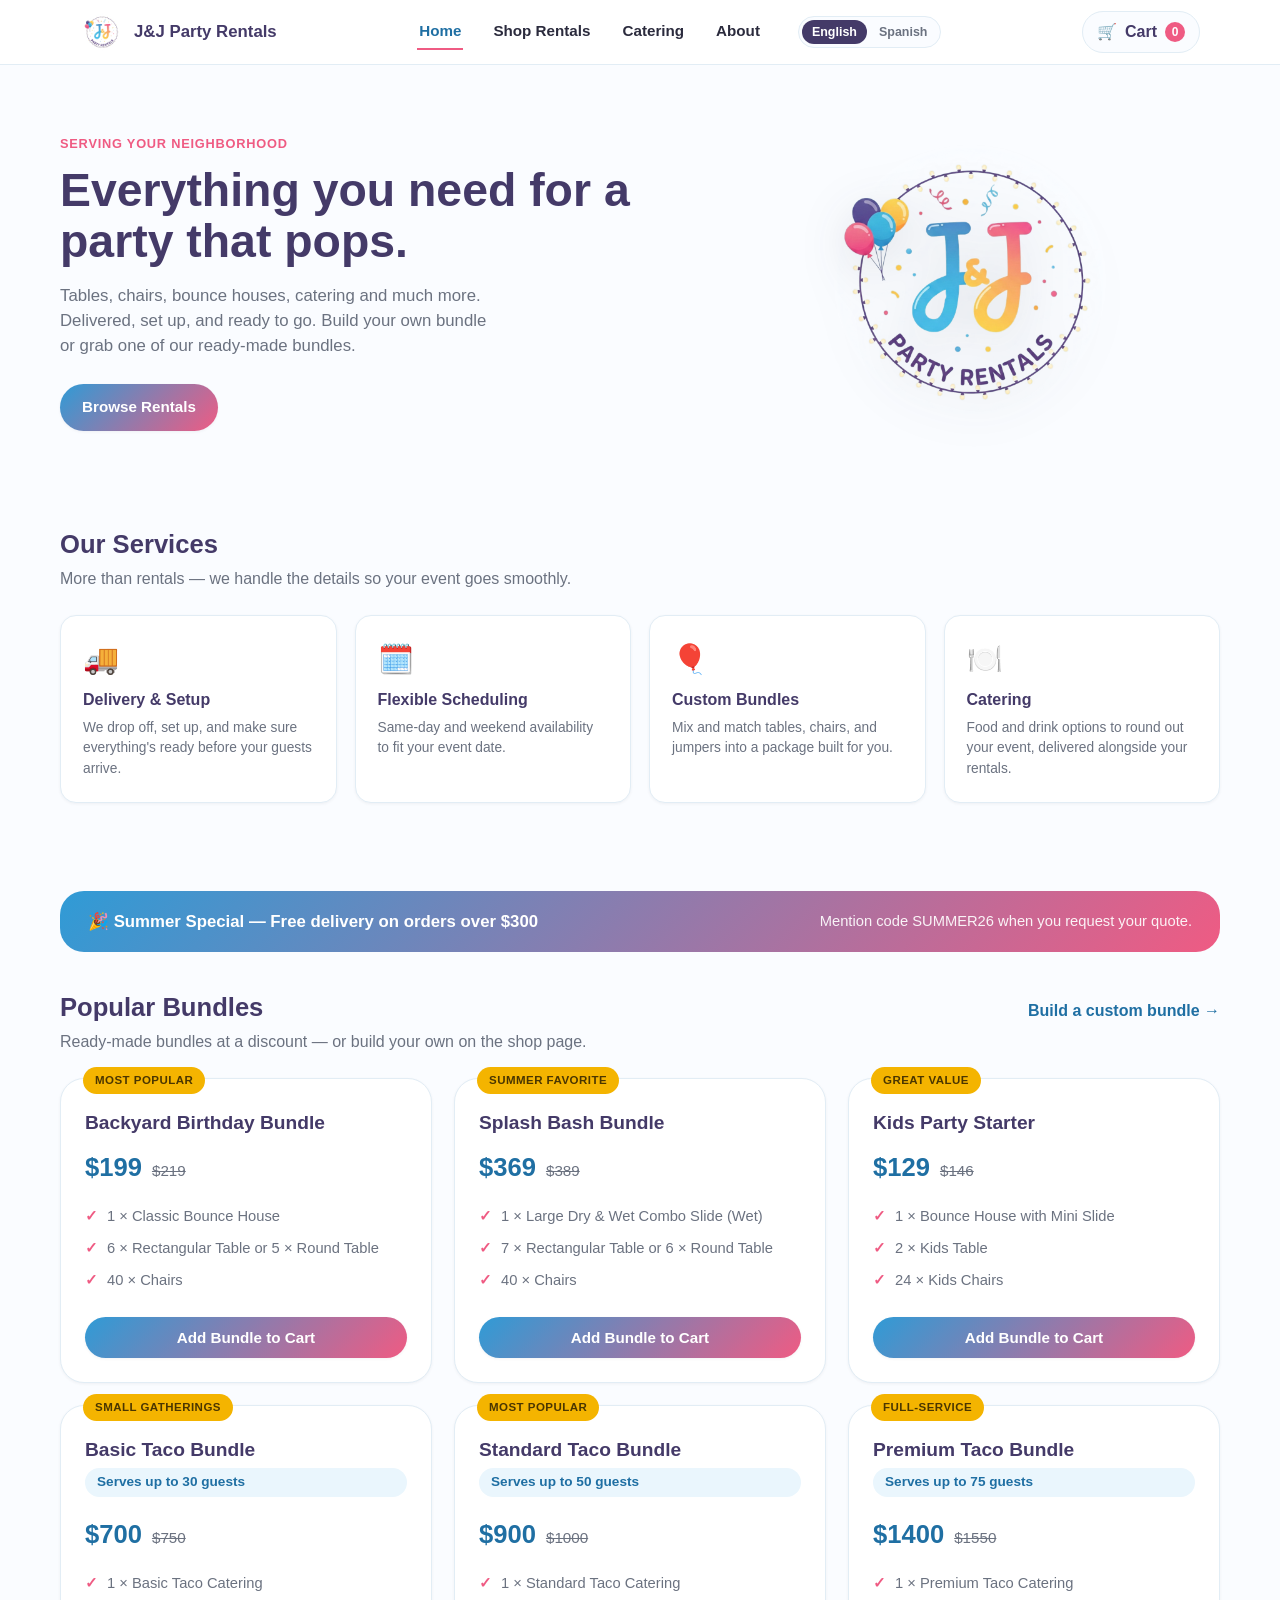
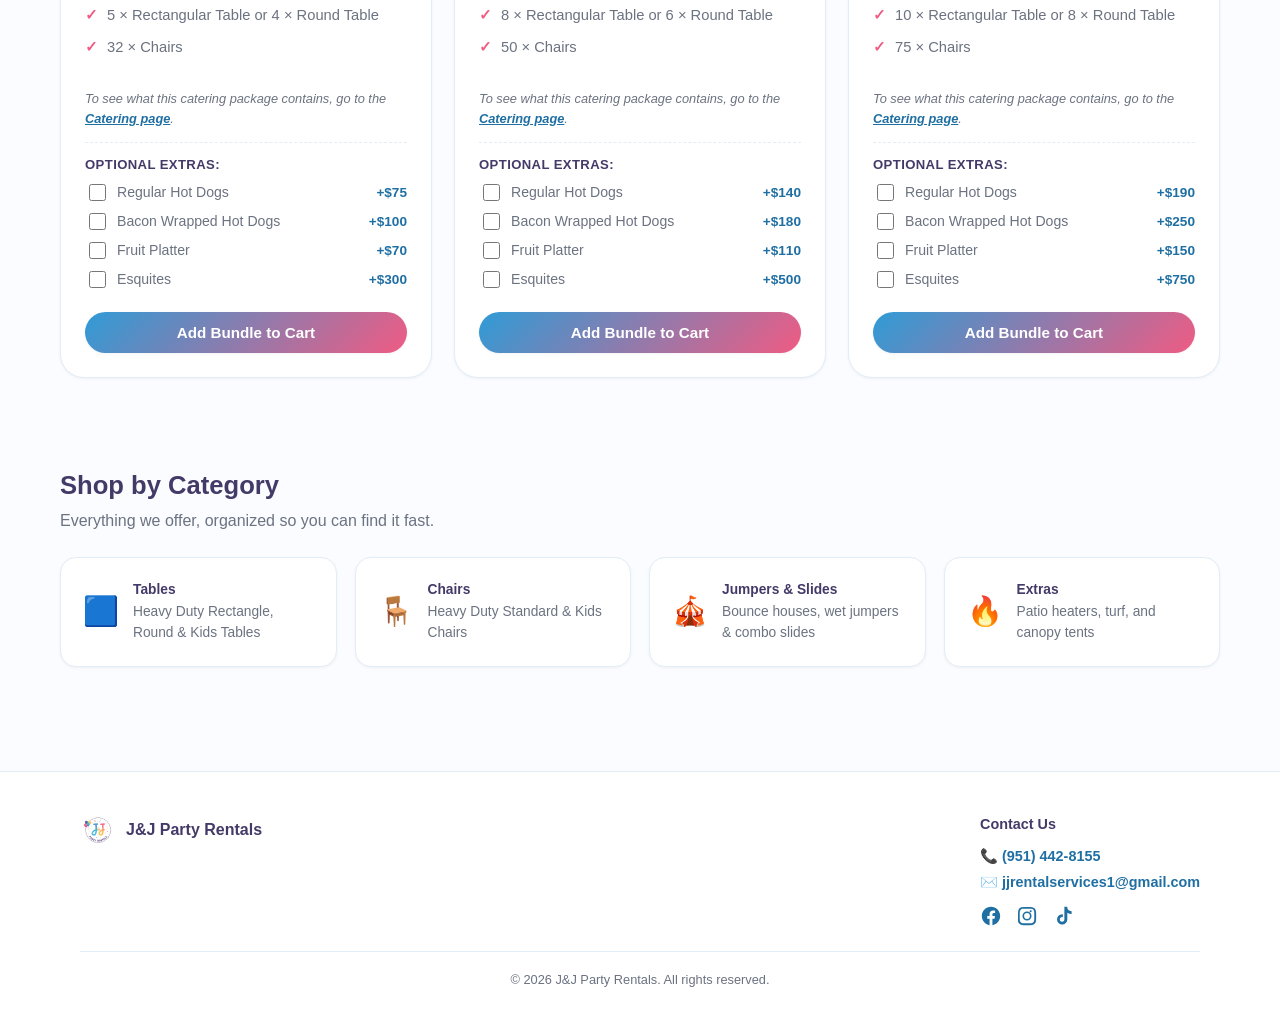
==== index.html @ 8a0eb067 "Initial commit: J&J Party Rentals site" ====
<!doctype html>
<html lang="en">
<head>
  <meta charset="UTF-8" />
  <meta name="viewport" content="width=device-width, initial-scale=1.0" />
  <title>J&amp;J Party Rentals — Tables, Chairs &amp; Jumpers for Your Next Event</title>
  <meta name="description" content="J&J Party Rentals offers tables, chairs, and bounce house jumpers for birthdays and backyard events. Browse rentals, build a bundle, and request a quote." />
  <link rel="icon" href="assets/favicon.png" />
  <link rel="stylesheet" href="css/styles.css" />
</head>
<body>
  <header class="site-header">
    <nav class="nav">
      <a class="nav-brand" href="index.html">
        <img src="assets/logo-nav.png" width="44" height="44" alt="J&amp;J Party Rentals logo" />
        J&amp;J Party Rentals
      </a>
      <button class="nav-toggle" aria-label="Toggle menu">☰</button>
      <div class="nav-links">
        <a href="index.html" class="active" data-i18n="nav-home">Home</a>
        <a href="shop.html" data-i18n="nav-shop">Shop Rentals</a>
        <a href="catering.html" data-i18n="nav-catering">Catering</a>
        <a href="about.html" data-i18n="nav-about">About</a>
        <div class="lang-switch" role="group" aria-label="Language">
          <button type="button" class="lang-btn active" data-lang="en">English</button>
          <button type="button" class="lang-btn" data-lang="es">Spanish</button>
        </div>
      </div>
      <a class="nav-cart" href="cart.html">
        🛒 <span data-i18n="nav-cart">Cart</span> <span class="cart-count">0</span>
      </a>
    </nav>
  </header>

  <main>
    <section class="hero container">
      <div class="hero-inner">
        <div class="hero-copy">
          <span class="eyebrow" data-i18n="hero-eyebrow">Serving your neighborhood</span>
          <h1 data-i18n="hero-h1">Everything you need for a party that pops.</h1>
          <p data-i18n="hero-copy">Tables, chairs, bounce houses, catering and much more. Delivered, set up, and ready to go. Build your own bundle or grab one of our ready-made bundles.</p>
          <div class="hero-actions">
            <a class="btn btn-primary" href="shop.html" data-i18n="hero-cta">Browse Rentals</a>
          </div>
        </div>
        <div class="hero-media">
          <img src="assets/logo.png" width="320" height="320" alt="J&amp;J Party Rentals logo" />
        </div>
      </div>
    </section>

    <section class="section container">
      <div class="section-head">
        <div>
          <h2 data-i18n="services-h2">Our Services</h2>
          <p data-i18n="services-p">More than rentals — we handle the details so your event goes smoothly.</p>
        </div>
      </div>
      <div class="services-grid">
        <div class="service-card">
          <span class="service-icon">🚚</span>
          <strong data-i18n="service-delivery-title">Delivery &amp; Setup</strong>
          <span data-i18n="service-delivery-desc">We drop off, set up, and make sure everything's ready before your guests arrive.</span>
        </div>
        <div class="service-card">
          <span class="service-icon">🗓️</span>
          <strong data-i18n="service-schedule-title">Flexible Scheduling</strong>
          <span data-i18n="service-schedule-desc">Same-day and weekend availability to fit your event date.</span>
        </div>
        <div class="service-card">
          <span class="service-icon">🎈</span>
          <strong data-i18n="service-bundles-title">Custom Bundles</strong>
          <span data-i18n="service-bundles-desc">Mix and match tables, chairs, and jumpers into a package built for you.</span>
        </div>
        <div class="service-card">
          <span class="service-icon">🍽️</span>
          <strong data-i18n="service-catering-title">Catering</strong>
          <span data-i18n="service-catering-desc">Food and drink options to round out your event, delivered alongside your rentals.</span>
        </div>
      </div>
    </section>

    <section class="section container">
      <div class="promo-banner">
        <strong data-i18n="promo-title">🎉 Summer Special — Free delivery on orders over $300</strong>
        <span data-i18n="promo-desc">Mention code SUMMER26 when you request your quote.</span>
      </div>

      <div class="section-head">
        <div>
          <h2 data-i18n="bundles-h2">Popular Bundles</h2>
          <p data-i18n="bundles-p">Ready-made bundles at a discount — or build your own on the shop page.</p>
        </div>
        <a class="section-link" href="shop.html" data-i18n="bundles-link">Build a custom bundle →</a>
      </div>

      <div class="bundle-grid" id="bundle-grid"></div>
    </section>

    <section class="section container">
      <div class="section-head">
        <div>
          <h2 data-i18n="categories-h2">Shop by Category</h2>
          <p data-i18n="categories-p">Everything we offer, organized so you can find it fast.</p>
        </div>
      </div>
      <div class="cat-grid" id="cat-grid"></div>
    </section>
  </main>

  <footer class="site-footer">
    <div class="container">
      <div class="footer-grid">
        <div>
          <div class="footer-brand">
            <img src="assets/logo-nav.png" width="36" height="36" alt="J&amp;J Party Rentals logo" />
            J&amp;J Party Rentals
          </div>
        </div>
        <div class="footer-contact">
          <div class="footer-heading" data-i18n="footer-contact-heading">Contact Us</div>
          📞 <a href="tel:+19514428155">(951) 442-8155</a><br />
          ✉️ <a href="mailto:jjrentalservices1@gmail.com">jjrentalservices1@gmail.com</a>
          <div class="footer-socials">
            <a href="https://www.facebook.com/jj.partyrentals26" aria-label="Facebook" target="_blank" rel="noopener">
              <svg viewBox="0 0 24 24" width="22" height="22" fill="currentColor" aria-hidden="true"><path d="M22 12.06C22 6.5 17.52 2 12 2S2 6.5 2 12.06c0 5.02 3.66 9.18 8.44 9.94v-7.03H7.9v-2.91h2.54V9.85c0-2.51 1.49-3.9 3.77-3.9 1.09 0 2.23.2 2.23.2v2.46h-1.26c-1.24 0-1.63.77-1.63 1.56v1.88h2.78l-.44 2.91h-2.34V22c4.78-.76 8.44-4.92 8.44-9.94Z"/></svg>
            </a>
            <a href="https://www.instagram.com/jj.party_rentals/" aria-label="Instagram" target="_blank" rel="noopener">
              <svg viewBox="0 0 24 24" width="22" height="22" fill="currentColor" aria-hidden="true"><path d="M12 2.2c2.72 0 3.05.01 4.12.06 1.07.05 1.79.22 2.43.46.66.26 1.22.6 1.77 1.15.55.55.89 1.11 1.15 1.77.24.64.41 1.36.46 2.43.05 1.07.06 1.4.06 4.12s-.01 3.05-.06 4.12c-.05 1.07-.22 1.79-.46 2.43a4.9 4.9 0 0 1-1.15 1.77 4.9 4.9 0 0 1-1.77 1.15c-.64.24-1.36.41-2.43.46-1.07.05-1.4.06-4.12.06s-3.05-.01-4.12-.06c-1.07-.05-1.79-.22-2.43-.46a4.9 4.9 0 0 1-1.77-1.15 4.9 4.9 0 0 1-1.15-1.77c-.24-.64-.41-1.36-.46-2.43C2.21 15.05 2.2 14.72 2.2 12s.01-3.05.06-4.12c.05-1.07.22-1.79.46-2.43.26-.66.6-1.22 1.15-1.77A4.9 4.9 0 0 1 5.64 2.53c.64-.24 1.36-.41 2.43-.46C8.95 2.21 9.28 2.2 12 2.2Zm0 1.8c-2.67 0-2.99.01-4.04.06-.92.04-1.42.19-1.75.32-.44.17-.75.37-1.08.7-.33.33-.53.64-.7 1.08-.13.33-.28.83-.32 1.75-.05 1.05-.06 1.37-.06 4.04s.01 2.99.06 4.04c.04.92.19 1.42.32 1.75.17.44.37.75.7 1.08.33.33.64.53 1.08.7.33.13.83.28 1.75.32 1.05.05 1.37.06 4.04.06s2.99-.01 4.04-.06c.92-.04 1.42-.19 1.75-.32.44-.17.75-.37 1.08-.7.33-.33.53-.64.7-1.08.13-.33.28-.83.32-1.75.05-1.05.06-1.37.06-4.04s-.01-2.99-.06-4.04c-.04-.92-.19-1.42-.32-1.75a2.9 2.9 0 0 0-.7-1.08 2.9 2.9 0 0 0-1.08-.7c-.33-.13-.83-.28-1.75-.32-1.05-.05-1.37-.06-4.04-.06Zm0 3.06a4.94 4.94 0 1 1 0 9.88 4.94 4.94 0 0 1 0-9.88Zm0 1.8a3.14 3.14 0 1 0 0 6.28 3.14 3.14 0 0 0 0-6.28Zm5.13-1.99a1.15 1.15 0 1 1-2.3 0 1.15 1.15 0 0 1 2.3 0Z"/></svg>
            </a>
            <a href="https://www.tiktok.com/@jj.party.rentals8" aria-label="TikTok" target="_blank" rel="noopener">
              <svg viewBox="0 0 24 24" width="22" height="22" fill="currentColor" aria-hidden="true"><path d="M16.6 2h-3.1v13.7c0 1.4-1.1 2.5-2.5 2.5s-2.5-1.1-2.5-2.5 1.1-2.5 2.5-2.5c.28 0 .55.04.8.13V10.1a5.6 5.6 0 0 0-.8-.06A5.63 5.63 0 0 0 5.5 15.7a5.63 5.63 0 0 0 5.6 5.63 5.63 5.63 0 0 0 5.6-5.63V8.4a8.1 8.1 0 0 0 4.7 1.5V6.8a4.9 4.9 0 0 1-4.8-4.8Z"/></svg>
            </a>
          </div>
        </div>
      </div>
      <div class="footer-bottom" data-i18n="footer-bottom">© 2026 J&amp;J Party Rentals. All rights reserved.</div>
    </div>
  </footer>

  <script src="js/common.js"></script>
  <script src="js/items.js"></script>
  <script src="js/i18n.js"></script>
  <script src="js/home.js"></script>
</body>
</html>
---- css/styles.css ----
/* ==========================================================================
   J&J Party Rentals — design system
   Palette pulled from the logo: sky blue background, blue→pink "J&J"
   gradient, purple wordmark, yellow/coral/purple balloon accents.
   ========================================================================== */

:root {
  --blue: #2f9bd6;
  --blue-dark: #1f6fa3;
  --pink: #ef5b83;
  --yellow: #f4b400;
  --purple: #5b4a8a;
  --purple-dark: #443a68;

  --bg: #fafcff;
  --surface: #ffffff;
  --border: #e2edf5;
  --text: #2b2b3d;
  --text-muted: #6b7280;

  --radius-sm: 10px;
  --radius-md: 16px;
  --radius-lg: 24px;
  --radius-pill: 999px;

  --shadow-sm: 0 1px 3px rgba(43, 43, 61, 0.06);
  --shadow-md: 0 6px 20px rgba(43, 43, 61, 0.08);

  --gradient-brand: linear-gradient(135deg, var(--blue) 0%, var(--pink) 100%);

  --max-width: 1160px;
  color-scheme: light;
}

* {
  box-sizing: border-box;
}

html {
  scroll-behavior: smooth;
}

body {
  margin: 0;
  font-family: -apple-system, BlinkMacSystemFont, "Segoe UI", Roboto, Helvetica, Arial, sans-serif;
  background: var(--bg);
  color: var(--text);
  line-height: 1.5;
  -webkit-font-smoothing: antialiased;
}

img {
  max-width: 100%;
  display: block;
}

a {
  color: inherit;
}

.container {
  max-width: var(--max-width);
  margin: 0 auto;
  padding: 0 20px;
}

/* ---------- Header / Nav ---------- */

.site-header {
  position: sticky;
  top: 0;
  z-index: 50;
  background: var(--surface);
  border-bottom: 1px solid var(--border);
}

.nav {
  display: flex;
  align-items: center;
  justify-content: space-between;
  padding: 10px 20px;
  max-width: var(--max-width);
  margin: 0 auto;
}

.nav-brand {
  display: flex;
  align-items: center;
  gap: 10px;
  font-weight: 700;
  font-size: 1.05rem;
  text-decoration: none;
  color: var(--purple-dark);
}

.nav-brand img {
  width: 44px;
  height: 44px;
}

.nav-links {
  display: flex;
  align-items: center;
  gap: 28px;
}

.nav-links a {
  text-decoration: none;
  font-weight: 600;
  font-size: 0.95rem;
  color: var(--text);
  padding: 6px 2px;
  border-bottom: 2px solid transparent;
}

.nav-links a:hover,
.nav-links a.active {
  color: var(--blue-dark);
  border-bottom-color: var(--pink);
}

.nav-cart {
  position: relative;
  display: inline-flex;
  align-items: center;
  gap: 8px;
  text-decoration: none;
  font-weight: 700;
  color: var(--purple-dark);
  background: var(--bg);
  border: 1px solid var(--border);
  padding: 8px 14px;
  border-radius: var(--radius-pill);
}

.lang-switch {
  display: flex;
  align-items: center;
  gap: 2px;
  background: var(--bg);
  border: 1px solid var(--border);
  border-radius: var(--radius-pill);
  padding: 3px;
}

.lang-btn {
  border: none;
  background: none;
  cursor: pointer;
  font-weight: 700;
  font-size: 0.78rem;
  color: var(--text-muted);
  padding: 5px 10px;
  border-radius: var(--radius-pill);
}

.lang-btn.active {
  color: #fff;
  background: var(--purple-dark);
}

.nav-cart .cart-count {
  background: var(--pink);
  color: #fff;
  font-size: 0.75rem;
  min-width: 20px;
  height: 20px;
  padding: 0 5px;
  border-radius: var(--radius-pill);
  display: inline-flex;
  align-items: center;
  justify-content: center;
}

.nav-toggle {
  display: none;
  background: none;
  border: none;
  font-size: 1.6rem;
  cursor: pointer;
  color: var(--purple-dark);
  padding: 4px 8px;
}

@media (max-width: 760px) {
  .nav-toggle {
    display: inline-block;
  }

  .nav-links {
    position: absolute;
    top: 100%;
    left: 0;
    right: 0;
    background: var(--surface);
    border-bottom: 1px solid var(--border);
    flex-direction: column;
    align-items: flex-start;
    gap: 0;
    padding: 8px 20px 16px;
    display: none;
  }

  .nav-links.open {
    display: flex;
  }

  .nav-links a {
    width: 100%;
    padding: 12px 0;
    border-bottom: 1px solid var(--border);
  }

  .nav-links .lang-switch {
    margin-top: 14px;
  }
}

@media (min-width: 761px) {
  .nav-links .lang-switch {
    margin-left: 8px;
  }
}

/* ---------- Buttons ---------- */

.btn {
  display: inline-flex;
  align-items: center;
  justify-content: center;
  gap: 8px;
  font-family: inherit;
  font-weight: 700;
  font-size: 0.95rem;
  padding: 12px 22px;
  border-radius: var(--radius-pill);
  border: none;
  cursor: pointer;
  text-decoration: none;
  transition: transform 0.15s ease, box-shadow 0.15s ease, opacity 0.15s ease;
}

.btn:active {
  transform: scale(0.97);
}

.btn-primary {
  background: var(--gradient-brand);
  color: #fff;
  box-shadow: var(--shadow-sm);
}

.btn-primary:hover {
  box-shadow: var(--shadow-md);
}

.btn-secondary {
  background: var(--surface);
  color: var(--purple-dark);
  border: 1.5px solid var(--border);
}

.btn-secondary:hover {
  border-color: var(--blue);
  color: var(--blue-dark);
}

.btn-block {
  width: 100%;
}

.btn:disabled {
  opacity: 0.5;
  cursor: not-allowed;
}

/* ---------- Hero ---------- */

.hero {
  padding: 56px 0 40px;
}

.hero-inner {
  display: flex;
  align-items: center;
  gap: 40px;
  flex-wrap: wrap;
}

.hero-copy {
  flex: 1 1 380px;
}

.hero-copy .eyebrow {
  color: var(--pink);
  font-weight: 700;
  text-transform: uppercase;
  letter-spacing: 0.06em;
  font-size: 0.8rem;
}

.hero-copy h1 {
  font-size: clamp(2rem, 4vw, 2.9rem);
  line-height: 1.1;
  margin: 10px 0 16px;
  color: var(--purple-dark);
}

.hero-copy p {
  color: var(--text-muted);
  font-size: 1.05rem;
  max-width: 46ch;
  margin: 0 0 26px;
}

.hero-actions {
  display: flex;
  gap: 14px;
  flex-wrap: wrap;
}

.hero-media {
  flex: 1 1 260px;
  display: flex;
  justify-content: center;
}

.hero-media img {
  width: min(320px, 80%);
  filter: drop-shadow(0 12px 24px rgba(43, 43, 61, 0.12));
}

/* ---------- Section headings ---------- */

.section {
  padding: 44px 0;
}

.section-head {
  display: flex;
  align-items: baseline;
  justify-content: space-between;
  gap: 16px;
  margin-bottom: 24px;
  flex-wrap: wrap;
}

.section-head h2 {
  font-size: 1.6rem;
  margin: 0;
  color: var(--purple-dark);
}

.section-head p {
  color: var(--text-muted);
  margin: 4px 0 0;
}

.section-link {
  font-weight: 700;
  color: var(--blue-dark);
  text-decoration: none;
  white-space: nowrap;
}

.section-link:hover {
  text-decoration: underline;
}

/* ---------- About / owner ---------- */

.about-panel {
  position: relative;
  display: flex;
  align-items: center;
  gap: 48px;
  background: var(--surface);
  border: 1px solid var(--border);
  border-radius: var(--radius-lg);
  padding: 44px;
  overflow: hidden;
  box-shadow: var(--shadow-sm);
}

.about-panel::before {
  content: "“";
  position: absolute;
  top: -46px;
  right: 28px;
  font-family: Georgia, "Times New Roman", serif;
  font-size: 13rem;
  line-height: 1;
  color: var(--blue);
  opacity: 0.06;
  pointer-events: none;
}

.about-media {
  flex: 0 0 auto;
  display: flex;
  flex-direction: column;
  align-items: center;
  gap: 14px;
}

.about-avatar {
  width: 148px;
  height: 148px;
  border-radius: 50%;
  display: flex;
  align-items: center;
  justify-content: center;
  background: var(--gradient-brand);
  color: #fff;
  font-size: 2.6rem;
  font-weight: 800;
  letter-spacing: 0.02em;
  box-shadow: var(--shadow-md);
  border: 4px solid var(--surface);
  outline: 3px solid var(--border);
  object-fit: cover;
}

.about-badge {
  font-size: 0.72rem;
  font-weight: 800;
  text-transform: uppercase;
  letter-spacing: 0.05em;
  color: var(--purple-dark);
  background: var(--bg);
  border: 1px solid var(--border);
  padding: 5px 14px;
  border-radius: var(--radius-pill);
  white-space: nowrap;
}

.about-copy {
  position: relative;
  flex: 1 1 380px;
}

.about-copy .eyebrow {
  color: var(--pink);
  font-weight: 700;
  text-transform: uppercase;
  letter-spacing: 0.06em;
  font-size: 0.8rem;
}

.about-copy h2 {
  font-size: clamp(1.5rem, 3vw, 2rem);
  margin: 10px 0 14px;
  color: var(--purple-dark);
}

.about-intro {
  font-weight: 700;
  color: var(--text);
  margin: 0 0 14px;
}

.about-quote {
  font-size: 1.08rem;
  line-height: 1.55;
  color: var(--text);
  margin: 0 0 14px;
  padding-left: 18px;
  border-left: 3px solid var(--pink);
}

.about-copy > p:not(.about-intro):not(.about-quote) {
  color: var(--text-muted);
  line-height: 1.6;
  margin: 0 0 22px;
  max-width: 56ch;
}

.about-signature {
  display: flex;
  flex-direction: column;
  gap: 2px;
  font-family: Georgia, "Times New Roman", serif;
  font-style: italic;
  font-size: 1.3rem;
  color: var(--purple-dark);
  margin: 0;
}

.about-signature span {
  font-family: -apple-system, BlinkMacSystemFont, "Segoe UI", Roboto, Helvetica, Arial, sans-serif;
  font-style: normal;
  font-size: 0.78rem;
  font-weight: 700;
  text-transform: uppercase;
  letter-spacing: 0.05em;
  color: var(--text-muted);
}

@media (max-width: 760px) {
  .about-panel {
    flex-direction: column;
    text-align: center;
    padding: 32px 24px;
  }

  .about-quote {
    text-align: left;
  }

  .about-copy > p:not(.about-intro):not(.about-quote) {
    max-width: none;
  }
}

/* ---------- Promo banner ---------- */

.promo-banner {
  background: var(--gradient-brand);
  color: #fff;
  border-radius: var(--radius-lg);
  padding: 18px 28px;
  display: flex;
  align-items: center;
  gap: 14px;
  flex-wrap: wrap;
  justify-content: space-between;
  margin-bottom: 36px;
}

.promo-banner strong {
  font-size: 1.05rem;
}

.promo-banner span {
  opacity: 0.92;
  font-size: 0.92rem;
}

/* ---------- Bundle cards ---------- */

.bundle-grid {
  display: grid;
  grid-template-columns: repeat(auto-fit, minmax(280px, 1fr));
  gap: 22px;
}

.bundle-card {
  background: var(--surface);
  border: 1px solid var(--border);
  border-radius: var(--radius-lg);
  padding: 24px;
  box-shadow: var(--shadow-sm);
  display: flex;
  flex-direction: column;
  position: relative;
}

.bundle-tag {
  position: absolute;
  top: -12px;
  left: 22px;
  background: var(--yellow);
  color: #4a3600;
  font-size: 0.72rem;
  font-weight: 800;
  text-transform: uppercase;
  letter-spacing: 0.04em;
  padding: 5px 12px;
  border-radius: var(--radius-pill);
}

.bundle-card h3 {
  margin: 6px 0 4px;
  font-size: 1.2rem;
  color: var(--purple-dark);
}

.bundle-guests {
  display: inline-block;
  font-size: 0.85rem;
  font-weight: 700;
  color: var(--blue-dark);
  background: #eaf6fd;
  padding: 4px 12px;
  border-radius: var(--radius-pill);
  margin: 0 0 12px;
}

.bundle-note {
  margin: 6px 0 0;
  font-size: 0.8rem;
  font-style: italic;
  color: var(--text-muted);
}

.bundle-note a {
  color: var(--blue-dark);
  font-weight: 700;
  text-decoration: underline;
}

.bundle-extras {
  margin: 14px 0 4px;
  padding-top: 12px;
  border-top: 1px dashed var(--border);
}

.bundle-extras strong {
  display: block;
  font-size: 0.82rem;
  text-transform: uppercase;
  letter-spacing: 0.03em;
  color: var(--purple-dark);
  margin-bottom: 4px;
}

.bundle-extras ul {
  list-style: none;
  padding: 0;
  margin: 0 0 14px;
  color: var(--text-muted);
  font-size: 0.88rem;
}

.bundle-extras li {
  padding: 3px 0;
}

.bundle-price-row {
  display: flex;
  align-items: baseline;
  gap: 10px;
  margin: 6px 0 14px;
}

.bundle-price {
  font-size: 1.6rem;
  font-weight: 800;
  color: var(--blue-dark);
}

.bundle-price-old {
  text-decoration: line-through;
  color: var(--text-muted);
  font-size: 0.95rem;
}

.bundle-items {
  list-style: none;
  padding: 0;
  margin: 0 0 20px;
  color: var(--text-muted);
  font-size: 0.92rem;
  flex: 1;
}

.bundle-items li {
  padding: 5px 0 5px 22px;
  position: relative;
}

.bundle-items li::before {
  content: "✓";
  position: absolute;
  left: 0;
  color: var(--pink);
  font-weight: 700;
}

.bundle-table-label {
  display: flex;
  flex-direction: column;
  gap: 6px;
  font-size: 0.85rem;
  font-weight: 700;
  color: var(--text-muted);
  margin: 0 0 14px;
}

.bundle-table-select {
  font-family: inherit;
  font-size: 0.95rem;
  font-weight: 500;
  color: var(--text);
  padding: 8px 10px;
  border: 1px solid var(--border);
  border-radius: 8px;
  background: var(--surface);
}

/* ---------- Category shortcuts ---------- */

.cat-grid {
  display: grid;
  grid-template-columns: repeat(auto-fit, minmax(220px, 1fr));
  gap: 18px;
}

.cat-card {
  background: var(--surface);
  border: 1px solid var(--border);
  border-radius: var(--radius-md);
  padding: 22px;
  text-decoration: none;
  color: var(--text);
  display: flex;
  align-items: center;
  gap: 14px;
  box-shadow: var(--shadow-sm);
  transition: transform 0.15s ease, box-shadow 0.15s ease;
}

.cat-card:hover {
  transform: translateY(-2px);
  box-shadow: var(--shadow-md);
}

.cat-card .cat-icon {
  font-size: 1.8rem;
}

.cat-card strong {
  display: block;
  color: var(--purple-dark);
  margin-bottom: 2px;
}

.cat-card span {
  font-size: 0.86rem;
  color: var(--text-muted);
}

.services-grid {
  display: grid;
  grid-template-columns: repeat(auto-fit, minmax(220px, 1fr));
  gap: 18px;
}

.service-card {
  background: var(--surface);
  border: 1px solid var(--border);
  border-radius: var(--radius-md);
  padding: 22px;
  box-shadow: var(--shadow-sm);
  display: flex;
  flex-direction: column;
  gap: 6px;
}

.service-card .service-icon {
  font-size: 1.8rem;
}

.service-card strong {
  color: var(--purple-dark);
}

.service-card span:last-child {
  font-size: 0.86rem;
  color: var(--text-muted);
}

/* ---------- Shop page ---------- */

.filter-bar {
  display: flex;
  gap: 10px;
  flex-wrap: wrap;
  margin-bottom: 28px;
}

.filter-btn {
  background: var(--surface);
  border: 1.5px solid var(--border);
  color: var(--text);
  font-weight: 600;
  font-size: 0.88rem;
  padding: 9px 18px;
  border-radius: var(--radius-pill);
  cursor: pointer;
}

.filter-btn.active {
  background: var(--gradient-brand);
  border-color: transparent;
  color: #fff;
}

.item-grid {
  display: grid;
  grid-template-columns: repeat(auto-fill, minmax(250px, 1fr));
  gap: 20px;
}

.item-card {
  background: var(--surface);
  border: 1px solid var(--border);
  border-radius: var(--radius-md);
  padding: 20px;
  box-shadow: var(--shadow-sm);
  display: flex;
  flex-direction: column;
}

.item-card .item-icon {
  font-size: 2rem;
  margin-bottom: 10px;
}

.item-card h3 {
  margin: 0 0 4px;
  font-size: 1.05rem;
  color: var(--purple-dark);
}

.item-dims {
  color: var(--text-muted);
  font-size: 0.85rem;
  margin: 0 0 8px;
}

.item-desc {
  color: var(--text-muted);
  font-size: 0.88rem;
  margin: 0 0 14px;
  flex: 1;
}

.item-details {
  list-style: none;
  padding: 0;
  margin: 0 0 14px;
  color: var(--text-muted);
  font-size: 0.88rem;
  flex: 1;
}

.item-details li {
  padding: 3px 0 3px 18px;
  position: relative;
}

.item-details li::before {
  content: "•";
  position: absolute;
  left: 2px;
  color: var(--pink);
  font-weight: 800;
}

.item-extras {
  margin: 0 0 14px;
  padding-top: 12px;
  border-top: 1px dashed var(--border);
}

.item-extras strong {
  display: block;
  font-size: 0.82rem;
  text-transform: uppercase;
  letter-spacing: 0.03em;
  color: var(--purple-dark);
  margin-bottom: 4px;
}

.item-extras ul {
  list-style: none;
  padding: 0;
  margin: 0;
  color: var(--text-muted);
  font-size: 0.88rem;
}

.item-extras li {
  padding: 3px 0;
}

.extra-option {
  display: flex;
  align-items: center;
  gap: 8px;
  cursor: pointer;
}

.extra-option input[type="checkbox"] {
  width: 17px;
  height: 17px;
  flex-shrink: 0;
  accent-color: var(--blue-dark);
  cursor: pointer;
}

.extra-name {
  flex: 1;
}

.extra-price {
  font-weight: 700;
  color: var(--blue-dark);
  font-size: 0.85rem;
}

.item-stock {
  font-size: 0.78rem;
  color: var(--blue-dark);
  background: #eaf6fd;
  display: inline-block;
  padding: 3px 10px;
  border-radius: var(--radius-pill);
  margin-bottom: 12px;
  width: fit-content;
}

.item-mode {
  margin-bottom: 12px;
}

.item-mode label {
  font-size: 0.82rem;
  font-weight: 600;
  color: var(--text-muted);
  display: block;
  margin-bottom: 4px;
}

.item-mode select {
  width: 100%;
  padding: 8px 10px;
  border-radius: var(--radius-sm);
  border: 1px solid var(--border);
  background: var(--surface);
  color: var(--text);
  font-family: inherit;
  font-size: 0.9rem;
}

.item-price-row {
  display: flex;
  align-items: center;
  justify-content: space-between;
  margin-bottom: 14px;
}

.item-price {
  font-size: 1.25rem;
  font-weight: 800;
  color: var(--blue-dark);
}

.item-price small {
  font-size: 0.7rem;
  font-weight: 500;
  color: var(--text-muted);
}

.qty-stepper {
  display: inline-flex;
  align-items: center;
  border: 1.5px solid var(--border);
  border-radius: var(--radius-pill);
  overflow: hidden;
}

.qty-stepper button {
  background: var(--bg);
  border: none;
  width: 30px;
  height: 30px;
  font-size: 1rem;
  cursor: pointer;
  color: var(--purple-dark);
}

.qty-stepper input {
  width: 34px;
  text-align: center;
  border: none;
  background: transparent;
  color: var(--text);
  font-family: inherit;
  font-size: 0.92rem;
  -moz-appearance: textfield;
}

.qty-stepper input::-webkit-outer-spin-button,
.qty-stepper input::-webkit-inner-spin-button {
  -webkit-appearance: none;
  margin: 0;
}

.item-add-row {
  display: flex;
  align-items: center;
  gap: 12px;
}

.item-add-row .btn {
  flex: 1;
  padding: 10px 16px;
  font-size: 0.88rem;
}

.added-flash {
  font-size: 0.8rem;
  color: #1e9e5a;
  font-weight: 700;
  margin-top: 8px;
  height: 1em;
  opacity: 0;
  transition: opacity 0.2s ease;
}

.added-flash.show {
  opacity: 1;
}

/* ---------- Catering page ---------- */

.catering-hero {
  padding: 48px 0 8px;
  text-align: center;
}

.catering-hero .eyebrow {
  color: var(--pink);
  font-weight: 700;
  text-transform: uppercase;
  letter-spacing: 0.06em;
  font-size: 0.85rem;
}

.catering-hero h1 {
  font-size: clamp(2.2rem, 5vw, 3.2rem);
  line-height: 1.1;
  margin: 10px 0 14px;
  color: var(--purple-dark);
}

.catering-hero p {
  color: var(--text-muted);
  font-size: 1.1rem;
  max-width: 56ch;
  margin: 0 auto;
}

.catering-grid {
  display: grid;
  grid-template-columns: repeat(auto-fit, minmax(300px, 1fr));
  gap: 28px;
}

.catering-grid .item-card {
  padding: 32px 28px;
  border: 2px solid var(--border);
  border-radius: var(--radius-lg);
  box-shadow: var(--shadow-md);
}

.catering-grid .item-icon {
  font-size: 2.8rem;
  margin-bottom: 12px;
}

.catering-grid h3 {
  font-size: 1.45rem;
  margin-bottom: 8px;
}

.catering-grid .item-dims {
  display: inline-block;
  font-size: 0.85rem;
  font-weight: 700;
  color: var(--blue-dark);
  background: #eaf6fd;
  padding: 4px 12px;
  border-radius: var(--radius-pill);
  margin: 0 0 12px;
}

.catering-grid .item-desc {
  display: none;
}

.catering-grid .item-stock {
  display: none;
}

.catering-grid .item-price-row {
  margin-top: 6px;
}

.catering-grid .qty-stepper {
  display: none;
}

.catering-grid .item-price {
  font-size: 1.9rem;
}

.catering-grid .item-details {
  font-size: 0.98rem;
  line-height: 1.5;
}

.catering-grid .item-details li {
  font-weight: 600;
  color: var(--text);
}

.catering-grid .item-extras {
  margin-bottom: 20px;
}

.catering-grid .item-extras strong {
  font-size: 0.85rem;
}

.catering-grid .item-extras ul {
  font-size: 0.95rem;
}

.catering-grid .item-extras li {
  font-weight: 600;
  color: var(--text);
}

.catering-grid .extra-option input[type="checkbox"] {
  width: 20px;
  height: 20px;
}

.catering-grid .extra-price {
  font-size: 0.95rem;
}

.catering-grid .item-add-row .btn {
  font-size: 1.02rem;
  font-weight: 800;
  padding: 13px 18px;
}

/* ---------- Cart page ---------- */

.cart-layout {
  display: grid;
  grid-template-columns: 1.5fr 1fr;
  gap: 32px;
  align-items: start;
}

.cart-layout[hidden] {
  display: none;
}

@media (max-width: 860px) {
  .cart-layout {
    grid-template-columns: 1fr;
  }
}

.cart-items {
  background: var(--surface);
  border: 1px solid var(--border);
  border-radius: var(--radius-md);
  box-shadow: var(--shadow-sm);
  overflow: hidden;
}

.cart-row {
  display: flex;
  align-items: center;
  gap: 14px;
  padding: 16px 20px;
  border-bottom: 1px solid var(--border);
}

.cart-row:last-child {
  border-bottom: none;
}

.cart-row-info {
  flex: 1;
  min-width: 0;
}

.cart-row-info h4 {
  margin: 0 0 2px;
  font-size: 0.98rem;
  color: var(--purple-dark);
}

.cart-row-info span {
  font-size: 0.82rem;
  color: var(--text-muted);
}

.cart-row-price {
  font-weight: 700;
  color: var(--blue-dark);
  min-width: 70px;
  text-align: right;
}

.cart-row-remove {
  background: none;
  border: none;
  color: var(--pink);
  font-size: 1.2rem;
  cursor: pointer;
  line-height: 1;
  padding: 4px 6px;
}

.cart-empty {
  text-align: center;
  padding: 60px 20px;
  color: var(--text-muted);
}

.cart-empty .btn {
  margin-top: 18px;
}

.cart-summary {
  background: var(--surface);
  border: 1px solid var(--border);
  border-radius: var(--radius-md);
  box-shadow: var(--shadow-sm);
  padding: 24px;
  position: sticky;
  top: 90px;
}

.cart-summary h3 {
  margin-top: 0;
  color: var(--purple-dark);
}

.summary-row {
  display: flex;
  justify-content: space-between;
  font-size: 0.95rem;
  padding: 8px 0;
  border-bottom: 1px dashed var(--border);
}

.summary-row.total {
  font-weight: 800;
  font-size: 1.15rem;
  border-bottom: none;
  padding-top: 14px;
  color: var(--blue-dark);
}

/* ---------- Quote form ---------- */

.quote-form {
  margin-top: 26px;
}

.form-group {
  margin-bottom: 16px;
}

.form-group label {
  display: block;
  font-size: 0.85rem;
  font-weight: 700;
  margin-bottom: 6px;
  color: var(--text);
}

.form-group input,
.form-group textarea,
.form-group select {
  width: 100%;
  padding: 11px 13px;
  border-radius: var(--radius-sm);
  border: 1.5px solid var(--border);
  background: var(--bg);
  color: var(--text);
  font-family: inherit;
  font-size: 0.94rem;
}

.form-group input:focus,
.form-group textarea:focus,
.form-group select:focus {
  outline: none;
  border-color: var(--blue);
}

.form-row-2 {
  display: grid;
  grid-template-columns: 1fr 1fr;
  gap: 14px;
}

@media (max-width: 480px) {
  .form-row-2 {
    grid-template-columns: 1fr;
  }
}

.form-note {
  font-size: 0.78rem;
  color: var(--text-muted);
  margin-top: 10px;
}

/* ---------- Footer ---------- */

.site-footer {
  background: var(--surface);
  border-top: 1px solid var(--border);
  margin-top: 60px;
  padding: 40px 0 24px;
}

.footer-grid {
  display: flex;
  flex-wrap: wrap;
  gap: 32px;
  justify-content: space-between;
  margin-bottom: 24px;
}

.footer-brand {
  display: flex;
  align-items: center;
  gap: 10px;
  font-weight: 700;
  color: var(--purple-dark);
}

.footer-brand img {
  width: 36px;
  height: 36px;
}

.footer-contact {
  font-size: 0.9rem;
  color: var(--text-muted);
  line-height: 1.8;
}

.footer-heading {
  font-weight: 700;
  color: var(--purple-dark);
  margin-bottom: 6px;
}

.footer-socials {
  display: flex;
  gap: 14px;
  margin-top: 10px;
}

.footer-socials a {
  display: inline-flex;
  color: var(--text-muted);
  transition: color 0.15s ease;
}

.footer-socials a:hover {
  color: var(--purple-dark);
}

.footer-contact a {
  color: var(--blue-dark);
  text-decoration: none;
  font-weight: 600;
}

.footer-bottom {
  border-top: 1px solid var(--border);
  padding-top: 18px;
  font-size: 0.8rem;
  color: var(--text-muted);
  text-align: center;
}

/* ---------- Misc ---------- */

.page-hero {
  padding: 40px 0 12px;
}

.page-hero h1 {
  color: var(--purple-dark);
  margin: 0 0 6px;
  font-size: clamp(1.7rem, 3.5vw, 2.3rem);
}

.page-hero p {
  color: var(--text-muted);
  margin: 0;
  max-width: 60ch;
}

.confirm-box {
  text-align: center;
  padding: 80px 20px;
  max-width: 480px;
  margin: 0 auto;
}

.confirm-box img {
  width: 90px;
  margin: 0 auto 20px;
}

.confirm-box h1 {
  color: var(--purple-dark);
  margin-bottom: 10px;
}

.confirm-box p {
  color: var(--text-muted);
  margin-bottom: 26px;
}
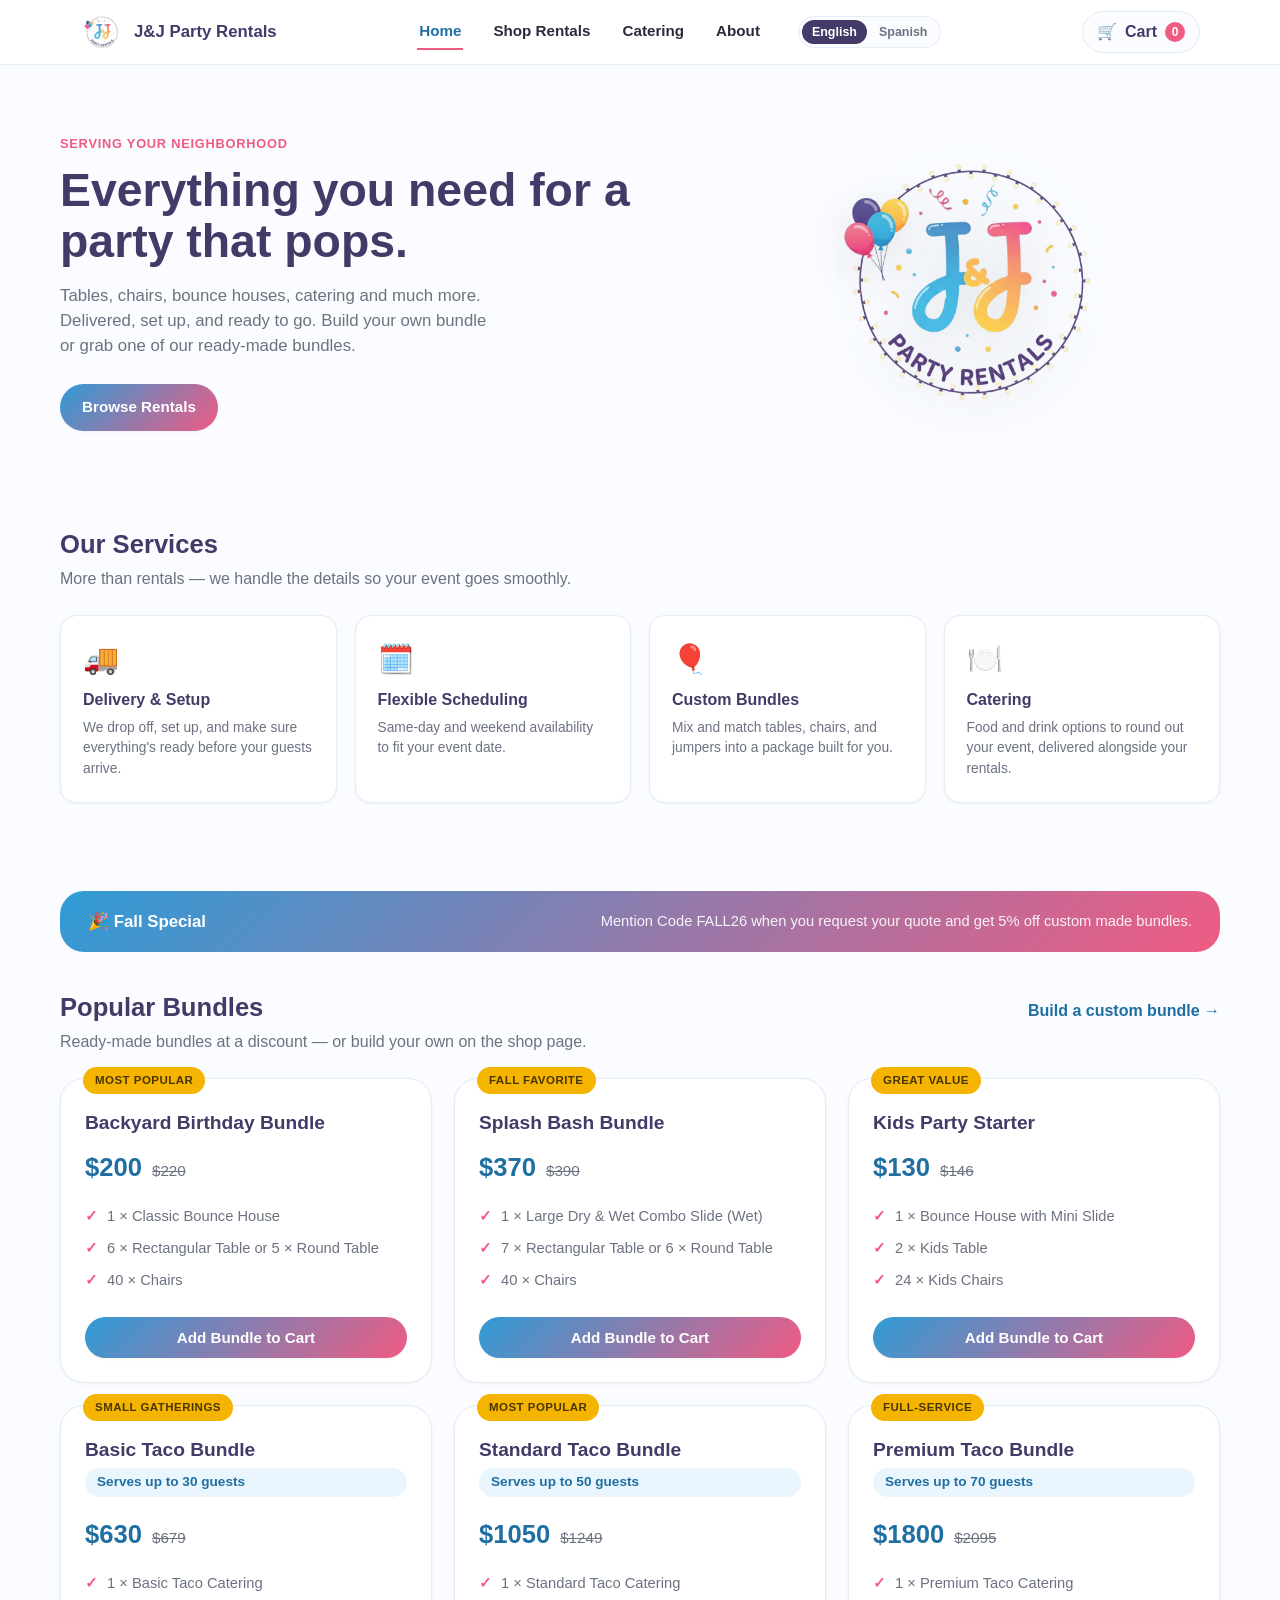
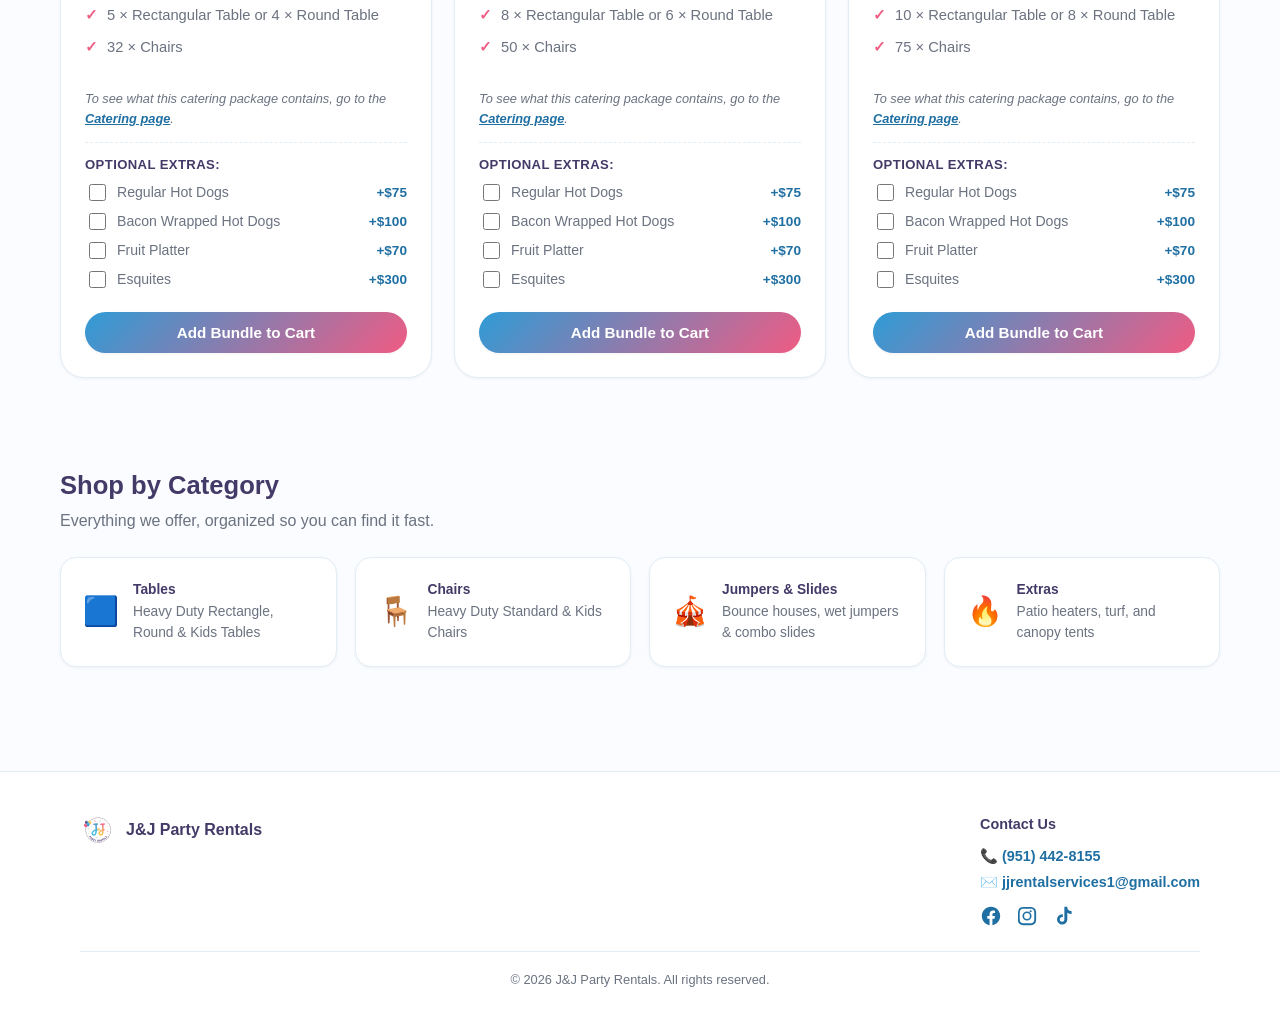
==== commit 186c5519: "Rebrand home page promo to Fall, update bundle pricing - Swap Summer wording/promo code for Fall: ba" ====
--- a/index.html
+++ b/index.html
@@ -82,8 +82,8 @@
 
     <section class="section container">
       <div class="promo-banner">
-        <strong data-i18n="promo-title">🎉 Summer Special — Free delivery on orders over $300</strong>
-        <span data-i18n="promo-desc">Mention code SUMMER26 when you request your quote.</span>
+        <strong data-i18n="promo-title">🎉 Fall Special</strong>
+        <span data-i18n="promo-desc">Mention Code FALL26 when you request your quote and get 5% off custom made bundles.</span>
       </div>
 
       <div class="section-head">
--- a/css/styles.css
+++ b/css/styles.css
@@ -1049,6 +1049,14 @@
   gap: 28px;
 }
 
+.catering-disclaimer {
+  text-align: center;
+  color: var(--text-muted);
+  font-size: 0.95rem;
+  max-width: 56ch;
+  margin: 24px auto 0;
+}
+
 .catering-grid .item-card {
   padding: 32px 28px;
   border: 2px solid var(--border);
